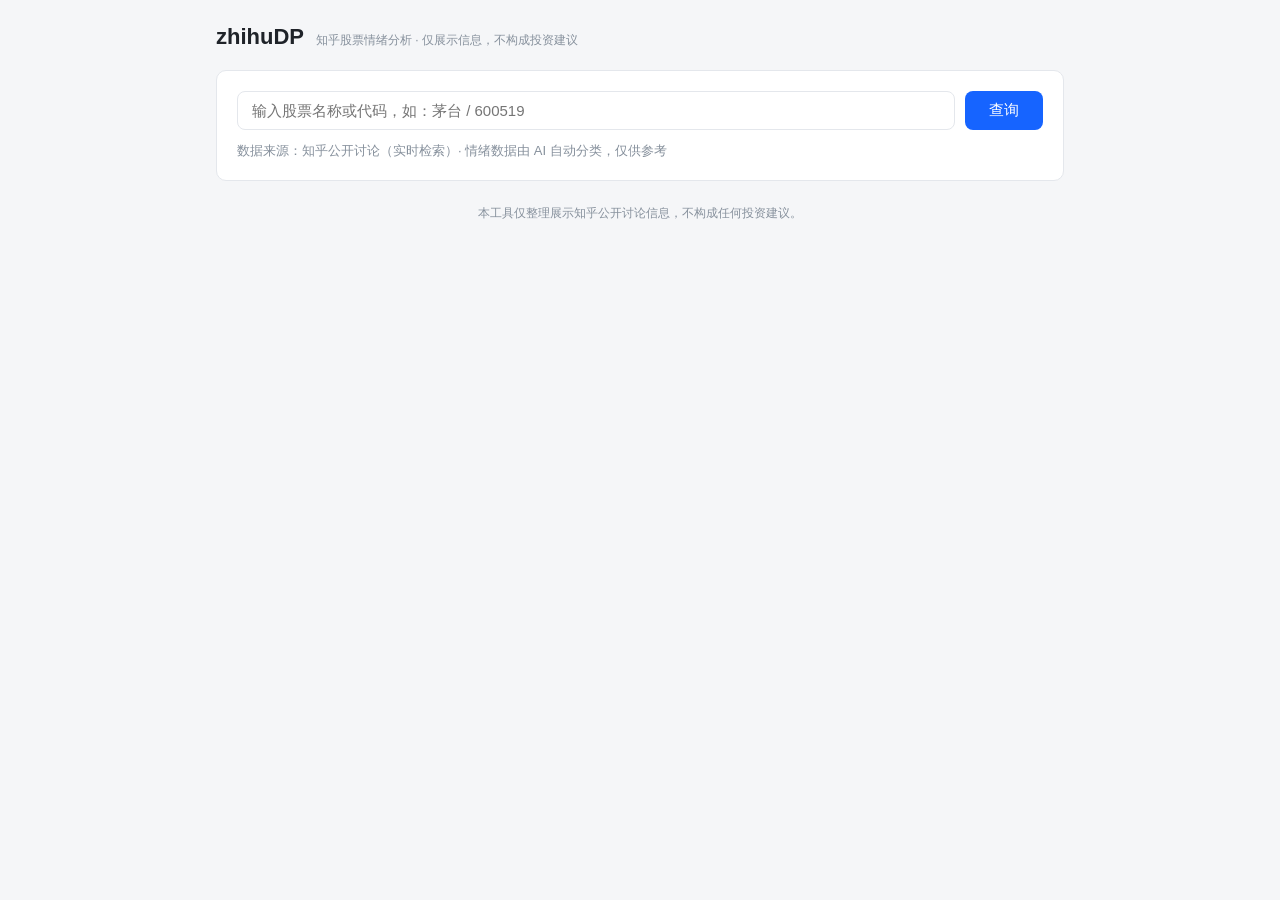
==== internal/web/index.html @ f17d3922 "refactor: 项目结构升级为标准 cmd/internal 布局（v0.3.0） - cmd/server/main.go: 入口 + buildDeps 依赖注入 + CLI 模式 - int" ====
<!DOCTYPE html>
<html lang="zh-CN">
<head>
<meta charset="UTF-8">
<meta name="viewport" content="width=device-width, initial-scale=1.0">
<title>zhihuDP — 知乎股票情绪分析</title>
<style>
  :root { --bg:#f5f6f8; --card:#fff; --border:#e4e7ec; --text:#1f2329; --sub:#86909c; --bull:#f5222d; --bear:#389e0d; --neutral:#86909c; --accent:#1664ff; }
  * { box-sizing:border-box; margin:0; padding:0; }
  body { font-family:-apple-system,"PingFang SC","Microsoft YaHei",sans-serif; background:var(--bg); color:var(--text); }
  .wrap { max-width:880px; margin:0 auto; padding:24px 16px 80px; }
  header { display:flex; align-items:baseline; gap:12px; margin-bottom:20px; }
  header h1 { font-size:22px; }
  header .tag { font-size:12px; color:var(--sub); }
  .card { background:var(--card); border:1px solid var(--border); border-radius:10px; padding:20px; margin-bottom:16px; }
  .search { display:flex; gap:10px; }
  .search input { flex:1; padding:10px 14px; font-size:15px; border:1px solid var(--border); border-radius:8px; outline:none; }
  .search input:focus { border-color:var(--accent); }
  .search button { padding:10px 24px; font-size:15px; background:var(--accent); color:#fff; border:none; border-radius:8px; cursor:pointer; }
  .search button:disabled { opacity:.5; cursor:not-allowed; }
  .hint { margin-top:12px; font-size:13px; color:var(--sub); }
  .stock-head { display:flex; align-items:baseline; gap:10px; }
  .stock-head .name { font-size:20px; font-weight:600; }
  .stock-head .code { color:var(--sub); font-size:14px; }
  .stock-head .market { font-size:12px; background:#f0f2f5; padding:2px 8px; border-radius:4px; color:var(--sub); }
  .section-title { font-size:15px; font-weight:600; margin-bottom:14px; }
  .heat { display:flex; align-items:baseline; gap:8px; margin-bottom:16px; }
  .heat .num { font-size:28px; font-weight:700; }
  .heat .label { color:var(--sub); font-size:13px; }
  .ratio-row { display:flex; align-items:center; gap:10px; margin-bottom:8px; }
  .ratio-row .rlabel { width:56px; font-size:13px; }
  .bar { flex:1; height:10px; background:#f0f2f5; border-radius:5px; overflow:hidden; }
  .bar > div { height:100%; border-radius:5px; }
  .ratio-row .rpct { width:48px; text-align:right; font-size:13px; color:var(--sub); }
  .bull { background:var(--bull); } .bear { background:var(--bear); } .neutral { background:var(--neutral); }
  .score-box { display:flex; align-items:center; gap:14px; margin-top:14px; }
  .score-num { font-size:34px; font-weight:700; line-height:1; }
  .score-num.low { color:#8c8c8c; } .score-num.mid { color:#d4a017; } .score-num.high { color:#d4380d; }
  .score-note { font-size:12px; color:var(--sub); max-width:420px; }
  .items { margin-top:16px; }
  .item { padding:12px 0; border-top:1px solid var(--border); }
  .item a { font-size:14px; color:var(--accent); text-decoration:none; font-weight:500; }
  .item a:hover { text-decoration:underline; }
  .item .meta { margin-top:6px; font-size:12px; color:var(--sub); display:flex; gap:12px; }
  .tag-sentiment { font-size:11px; padding:1px 8px; border-radius:10px; }
  .tag-sentiment.bull { color:var(--bull); background:#fff1f0; }
  .tag-sentiment.bear { color:var(--bear); background:#f6ffed; }
  .tag-sentiment.neutral { color:var(--neutral); background:#f0f2f5; }
  .degraded { background:#fffbe6; border:1px solid #ffe58f; color:#874d00; padding:12px 16px; border-radius:8px; font-size:13px; margin-top:12px; }
  #analysis { white-space:pre-wrap; line-height:1.8; font-size:14px; min-height:40px; }
  .blink { display:inline-block; width:8px; height:16px; background:var(--accent); animation:blink 1s infinite; vertical-align:middle; }
  @keyframes blink { 50% { opacity:0; } }
  .err { background:#fff1f0; border:1px solid #ffa39e; color:#cf1322; padding:12px 16px; border-radius:8px; font-size:13px; }
  footer { margin-top:24px; text-align:center; font-size:12px; color:var(--sub); }
  .hidden { display:none; }
  .back { display:inline-block; margin-bottom:12px; font-size:13px; color:var(--accent); cursor:pointer; text-decoration:none; }
</style>
</head>
<body>
<div class="wrap">
  <header>
    <h1>zhihuDP</h1>
    <span class="tag">知乎股票情绪分析 · 仅展示信息，不构成投资建议</span>
  </header>

  <!-- 搜索视图 -->
  <div id="view-search">
    <div class="card">
      <div class="search">
        <input id="stock-input" placeholder="输入股票名称或代码，如：茅台 / 600519" onkeydown="if(event.key==='Enter')doSearch()">
        <button id="search-btn" onclick="doSearch()">查询</button>
      </div>
      <div class="hint">数据来源：知乎公开讨论（实时检索）· 情绪数据由 AI 自动分类，仅供参考</div>
    </div>
  </div>

  <!-- 详情视图 -->
  <div id="view-detail" class="hidden">
    <a class="back" href="#/" onclick="showSearch();return false;">← 返回查询</a>

    <div class="card">
      <div class="stock-head" id="stock-head"></div>
    </div>

    <div class="card">
      <div class="section-title">情绪面板</div>
      <div id="sentiment-body"><span style="color:var(--sub)">正在分析…</span></div>
    </div>

    <div class="card">
      <div class="section-title">AI 分析</div>
      <div id="analysis"></div><span id="cursor" class="blink hidden"></span>
    </div>

    <div class="card hidden" id="error-box"></div>

    <footer>
      本工具仅整理展示知乎公开讨论信息，不构成任何投资建议。据此操作，风险自担。<br>
      参考强度反映讨论情绪与数据的充分程度，不代表涨跌预测。
    </footer>
  </div>

  <!-- 搜索视图也有免责声明 -->
  <div id="view-search-footer" style="margin-top:24px;text-align:center;font-size:12px;color:var(--sub);">
    本工具仅整理展示知乎公开讨论信息，不构成任何投资建议。
  </div>
</div>

<script>
const $ = id => document.getElementById(id);

function showDetail() {
  $('view-search').classList.add('hidden');
  $('view-search-footer').classList.add('hidden');
  $('view-detail').classList.remove('hidden');
}
function showSearch() {
  $('view-detail').classList.add('hidden');
  $('view-search').classList.remove('hidden');
  $('view-search-footer').classList.remove('hidden');
}

// 情绪标签中文
const sentiLabel = { bull:'看多', bear:'看空', neutral:'中性' };
const scoreClass = n => n<=3?'low':(n<=7?'mid':'high');

async function doSearch() {
  const stock = $('stock-input').value.trim();
  if (!stock) return;
  const btn = $('search-btn');
  btn.disabled = true;

  // 重置详情区
  $('stock-head').innerHTML = '';
  $('sentiment-body').innerHTML = '<span style="color:var(--sub)">正在分析…</span>';
  $('analysis').textContent = '';
  $('error-box').classList.add('hidden');
  $('cursor').classList.remove('hidden');
  showDetail();

  try {
    const resp = await fetch('/api/ask', {
      method:'POST',
      headers:{'Content-Type':'application/json'},
      body: JSON.stringify({stock})
    });
    if (!resp.ok) {
      const j = await resp.json().catch(()=>({}));
      showError(j.error || ('HTTP ' + resp.status));
      return;
    }
    await readSSE(resp, handleEvent);
  } catch (e) {
    showError('请求失败：' + e.message);
  } finally {
    btn.disabled = false;
    $('cursor').classList.add('hidden');
  }
}

// 手写 SSE 解析：fetch + ReadableStream
async function readSSE(resp, handler) {
  const reader = resp.body.getReader();
  const decoder = new TextDecoder();
  let buffer = '';
  while (true) {
    const {done, value} = await reader.read();
    if (done) break;
    buffer += decoder.decode(value, {stream:true});
    let idx;
    while ((idx = buffer.indexOf('\n\n')) >= 0) {
      const block = buffer.slice(0, idx);
      buffer = buffer.slice(idx + 2);
      let event = null, data = '';
      for (const line of block.split('\n')) {
        if (line.startsWith('event:')) event = line.slice(6).trim();
        else if (line.startsWith('data:')) data += line.slice(5).trim();
      }
      if (event) handler(event, data);
    }
  }
}

function handleEvent(event, data) {
  let d = {};
  try { d = data ? JSON.parse(data) : {}; } catch (e) {}
  switch (event) {
    case 'stock':
      $('stock-head').innerHTML =
        '<span class="name">' + esc(d.name||'') + '</span>' +
        '<span class="code">' + esc(d.code||'') + '</span>' +
        '<span class="market">' + esc(d.market||'') + '</span>' +
        '<span style="margin-left:auto;font-size:12px;color:var(--sub)">实时检索</span>';
      break;
    case 'sentiment':
      renderSentiment(d);
      break;
    case 'delta':
      $('analysis').textContent += d.text || '';
      break;
    case 'error':
      showError(d.message || '发生错误');
      break;
    case 'done':
      break;
  }
}

function renderSentiment(s) {
  if (!s) return;
  let html = '';

  // 降级
  if (s.degraded) {
    html += '<div class="degraded">' + esc(s.err_msg || '数据不足，已降级展示') + '</div>';
  }

  // 热度
  html += '<div class="heat"><span class="num">' + (s.heat||0) + '</span><span class="label">条近期讨论</span>' +
          '<span style="margin-left:auto;font-size:12px;color:var(--sub)">样本 ' + (s.sample||0) + ' 条</span></div>';

  // 多空占比
  const r = s.ratio || {};
  const pct = x => Math.round((x||0)*100) + '%';
  html += ratioRow('看多', 'bull', r.bull) + ratioRow('看空', 'bear', r.bear) + ratioRow('中性', 'neutral', r.neutral);

  // 参考强度分
  if (s.score != null) {
    html += '<div class="score-box">' +
      '<span class="score-num ' + scoreClass(s.score) + '">' + s.score + '<small style="font-size:14px;color:var(--sub)">/10</small></span>' +
      '<span class="score-note">参考强度：反映当前讨论情绪与数据的充分程度，不代表涨跌预测。</span></div>';
  }

  // 代表观点
  const items = s.items || [];
  if (items.length) {
    html += '<div class="section-title" style="margin-top:16px">代表观点</div><div class="items">';
    for (const it of items) {
      html += '<div class="item">' +
        '<a href="' + esc(it.url||'#') + '" target="_blank" rel="noopener">' + esc(it.title||'(无标题)') + '</a>' +
        '<span class="tag-sentiment ' + esc(it.sentiment||'neutral') + '">' + esc(sentiLabel[it.sentiment]||'中性') + '</span>' +
        '<div class="meta"><span>' + esc(it.author||'匿名') + '</span><span>赞同 ' + (it.vote_up||0) + '</span></div>' +
        '<div style="font-size:12px;color:var(--sub);margin-top:4px">' + esc((it.excerpt||'').slice(0,80)) + '</div>' +
        '</div>';
    }
    html += '</div>';
  }

  $('sentiment-body').innerHTML = html;
}

function ratioRow(label, cls, val) {
  const p = Math.round((val||0)*100);
  return '<div class="ratio-row"><span class="rlabel">' + label + '</span>' +
    '<div class="bar"><div class="' + cls + '" style="width:' + p + '%"></div></div>' +
    '<span class="rpct">' + p + '%</span></div>';
}

function showError(msg) {
  const box = $('error-box');
  box.classList.remove('hidden');
  box.innerHTML = '<strong>出错了：</strong>' + esc(msg);
}

function esc(s) {
  return String(s == null ? '' : s).replace(/[&<>"']/g, c => ({'&':'&amp;','<':'&lt;','>':'&gt;','"':'&quot;',"'":'&#39;'}[c]));
}
</script>
</body>
</html>
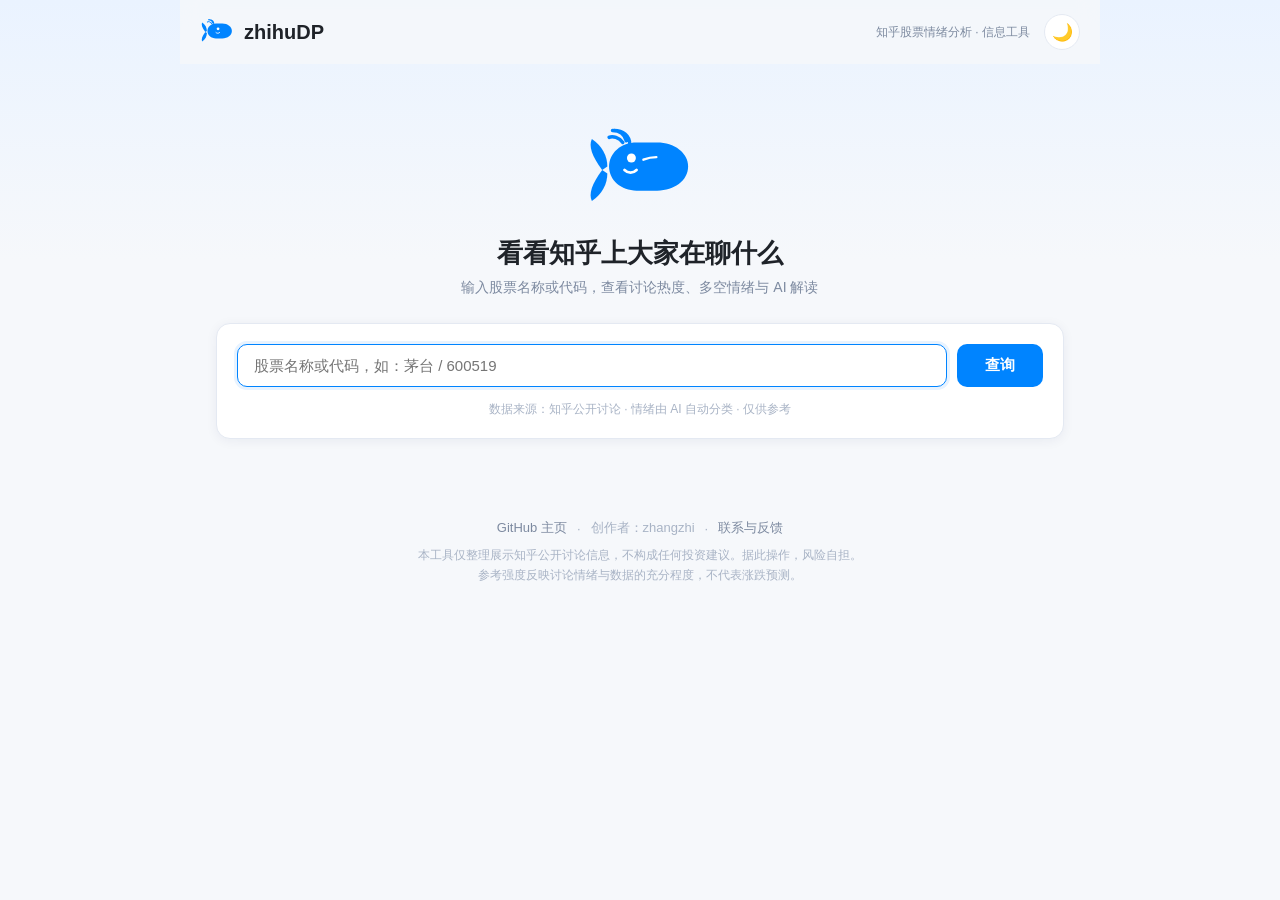
==== commit 29a74498: "feat: 前端升级——知乎看山风格 + 明暗主题 + 交互优化 - 知乎蓝(#0084FF)设计系统 + 看山鲸鱼 SVG（顶栏/首页浮动动画） - 明暗主题切换（localStorage 记忆 +" ====
--- a/internal/web/index.html
+++ b/internal/web/index.html
@@ -1,82 +1,230 @@
 <!DOCTYPE html>
-<html lang="zh-CN">
+<html lang="zh-CN" data-theme="light">
 <head>
 <meta charset="UTF-8">
 <meta name="viewport" content="width=device-width, initial-scale=1.0">
-<title>zhihuDP — 知乎股票情绪分析</title>
+<title>zhihuDP · 知乎股票情绪分析</title>
 <style>
-  :root { --bg:#f5f6f8; --card:#fff; --border:#e4e7ec; --text:#1f2329; --sub:#86909c; --bull:#f5222d; --bear:#389e0d; --neutral:#86909c; --accent:#1664ff; }
-  * { box-sizing:border-box; margin:0; padding:0; }
-  body { font-family:-apple-system,"PingFang SC","Microsoft YaHei",sans-serif; background:var(--bg); color:var(--text); }
-  .wrap { max-width:880px; margin:0 auto; padding:24px 16px 80px; }
-  header { display:flex; align-items:baseline; gap:12px; margin-bottom:20px; }
-  header h1 { font-size:22px; }
-  header .tag { font-size:12px; color:var(--sub); }
-  .card { background:var(--card); border:1px solid var(--border); border-radius:10px; padding:20px; margin-bottom:16px; }
-  .search { display:flex; gap:10px; }
-  .search input { flex:1; padding:10px 14px; font-size:15px; border:1px solid var(--border); border-radius:8px; outline:none; }
-  .search input:focus { border-color:var(--accent); }
-  .search button { padding:10px 24px; font-size:15px; background:var(--accent); color:#fff; border:none; border-radius:8px; cursor:pointer; }
-  .search button:disabled { opacity:.5; cursor:not-allowed; }
-  .hint { margin-top:12px; font-size:13px; color:var(--sub); }
-  .stock-head { display:flex; align-items:baseline; gap:10px; }
-  .stock-head .name { font-size:20px; font-weight:600; }
-  .stock-head .code { color:var(--sub); font-size:14px; }
-  .stock-head .market { font-size:12px; background:#f0f2f5; padding:2px 8px; border-radius:4px; color:var(--sub); }
-  .section-title { font-size:15px; font-weight:600; margin-bottom:14px; }
-  .heat { display:flex; align-items:baseline; gap:8px; margin-bottom:16px; }
-  .heat .num { font-size:28px; font-weight:700; }
-  .heat .label { color:var(--sub); font-size:13px; }
-  .ratio-row { display:flex; align-items:center; gap:10px; margin-bottom:8px; }
-  .ratio-row .rlabel { width:56px; font-size:13px; }
-  .bar { flex:1; height:10px; background:#f0f2f5; border-radius:5px; overflow:hidden; }
-  .bar > div { height:100%; border-radius:5px; }
-  .ratio-row .rpct { width:48px; text-align:right; font-size:13px; color:var(--sub); }
-  .bull { background:var(--bull); } .bear { background:var(--bear); } .neutral { background:var(--neutral); }
-  .score-box { display:flex; align-items:center; gap:14px; margin-top:14px; }
-  .score-num { font-size:34px; font-weight:700; line-height:1; }
-  .score-num.low { color:#8c8c8c; } .score-num.mid { color:#d4a017; } .score-num.high { color:#d4380d; }
-  .score-note { font-size:12px; color:var(--sub); max-width:420px; }
-  .items { margin-top:16px; }
-  .item { padding:12px 0; border-top:1px solid var(--border); }
-  .item a { font-size:14px; color:var(--accent); text-decoration:none; font-weight:500; }
-  .item a:hover { text-decoration:underline; }
-  .item .meta { margin-top:6px; font-size:12px; color:var(--sub); display:flex; gap:12px; }
-  .tag-sentiment { font-size:11px; padding:1px 8px; border-radius:10px; }
-  .tag-sentiment.bull { color:var(--bull); background:#fff1f0; }
-  .tag-sentiment.bear { color:var(--bear); background:#f6ffed; }
-  .tag-sentiment.neutral { color:var(--neutral); background:#f0f2f5; }
-  .degraded { background:#fffbe6; border:1px solid #ffe58f; color:#874d00; padding:12px 16px; border-radius:8px; font-size:13px; margin-top:12px; }
-  #analysis { white-space:pre-wrap; line-height:1.8; font-size:14px; min-height:40px; }
-  .blink { display:inline-block; width:8px; height:16px; background:var(--accent); animation:blink 1s infinite; vertical-align:middle; }
-  @keyframes blink { 50% { opacity:0; } }
-  .err { background:#fff1f0; border:1px solid #ffa39e; color:#cf1322; padding:12px 16px; border-radius:8px; font-size:13px; }
-  footer { margin-top:24px; text-align:center; font-size:12px; color:var(--sub); }
-  .hidden { display:none; }
-  .back { display:inline-block; margin-bottom:12px; font-size:13px; color:var(--accent); cursor:pointer; text-decoration:none; }
+  /* ===== 知乎看山风格设计系统（明暗双主题） ===== */
+  :root {
+    --bg: #f6f8fb; --bg-grad-a: #eaf3ff; --bg-grad-b: #f6f8fb;
+    --card: #ffffff; --card-soft: #f2f6fc;
+    --border: #e4e9f2; --shadow: 0 2px 12px rgba(0,30,80,.06);
+    --text: #1f2329; --sub: #7d8aa0; --faint: #a8b3c5;
+    --accent: #0084FF; --accent-weak: #e8f3ff; --accent-deep: #0066cc;
+    --bull: #f5222d; --bull-bg: #fff1f0;
+    --bear: #389e0d; --bear-bg: #f6ffed;
+    --neutral: #86909c; --neutral-bg: #f0f2f5;
+    --warn-bg: #fffbe6; --warn-border: #ffe58f; --warn-text: #874d00;
+    --err-bg: #fff1f0; --err-border: #ffa39e; --err-text: #cf1322;
+  }
+  [data-theme="dark"] {
+    --bg: #101418; --bg-grad-a: #131c28; --bg-grad-b: #101418;
+    --card: #1b2129; --card-soft: #202934;
+    --border: #2d3742; --shadow: 0 2px 14px rgba(0,0,0,.4);
+    --text: #e8edf3; --sub: #8b99a8; --faint: #5c6b7a;
+    --accent: #4d9fff; --accent-weak: #1c2f45; --accent-deep: #6db1ff;
+    --bull: #ff6b75; --bull-bg: #3a2226;
+    --bear: #5fca3c; --bear-bg: #1d2e1a;
+    --neutral: #8b99a8; --neutral-bg: #262e38;
+    --warn-bg: #332c14; --warn-border: #6b5b1e; --warn-text: #e8c468;
+    --err-bg: #3a2020; --err-border: #6b2c2c; --err-text: #ff8f85;
+  }
+  * { box-sizing: border-box; margin: 0; padding: 0; }
+  html { scroll-behavior: smooth; }
+  body {
+    font-family: -apple-system, BlinkMacSystemFont, "PingFang SC", "Microsoft YaHei", "Helvetica Neue", sans-serif;
+    background: linear-gradient(180deg, var(--bg-grad-a) 0, var(--bg-grad-b) 260px);
+    background-color: var(--bg); color: var(--text);
+    min-height: 100vh; transition: background .3s, color .3s;
+  }
+  a { color: var(--accent); text-decoration: none; }
+  a:hover { text-decoration: underline; }
+
+  /* ===== 顶栏 ===== */
+  header {
+    position: sticky; top: 0; z-index: 50;
+    display: flex; align-items: center; justify-content: space-between;
+    max-width: 920px; margin: 0 auto; padding: 14px 20px;
+    background: color-mix(in srgb, var(--bg) 82%, transparent);
+    backdrop-filter: blur(10px);
+  }
+  .logo { display: flex; align-items: center; gap: 10px; font-size: 20px; font-weight: 700; }
+  .logo .whale { width: 34px; height: 30px; }
+  .header-right { display: flex; align-items: center; gap: 14px; }
+  .tag { font-size: 12px; color: var(--sub); }
+  #theme-btn {
+    width: 36px; height: 36px; border-radius: 50%; border: 1px solid var(--border);
+    background: var(--card); color: var(--text); font-size: 17px; cursor: pointer;
+    display: flex; align-items: center; justify-content: center; transition: transform .2s;
+  }
+  #theme-btn:hover { transform: scale(1.08); }
+
+  /* ===== 布局 ===== */
+  .wrap { max-width: 880px; margin: 0 auto; padding: 12px 16px 40px; }
+
+  /* ===== 搜索视图 ===== */
+  .hero { text-align: center; padding: 46px 0 26px; }
+  .hero .big-whale { width: 110px; height: 96px; margin: 0 auto 14px; animation: float 4s ease-in-out infinite; }
+  @keyframes float { 0%,100% { transform: translateY(0); } 50% { transform: translateY(-8px); } }
+  .hero h2 { font-size: 26px; margin-bottom: 8px; }
+  .hero p { color: var(--sub); font-size: 14px; }
+
+  .search-card { padding: 24px; }
+  .search { display: flex; gap: 10px; position: relative; }
+  .search input {
+    flex: 1; padding: 12px 16px; font-size: 15px; border: 1.5px solid var(--border);
+    border-radius: 10px; outline: none; background: var(--card); color: var(--text); transition: border-color .2s, box-shadow .2s;
+  }
+  .search input:focus { border-color: var(--accent); box-shadow: 0 0 0 3px var(--accent-weak); }
+  .search button {
+    padding: 0 28px; font-size: 15px; font-weight: 600; background: var(--accent); color: #fff;
+    border: none; border-radius: 10px; cursor: pointer; transition: background .2s, transform .1s;
+  }
+  .search button:hover { background: var(--accent-deep); }
+  .search button:active { transform: scale(.97); }
+  .search button:disabled { opacity: .55; cursor: not-allowed; }
+
+  .suggest { margin-top: 10px; border: 1px solid var(--border); border-radius: 10px; background: var(--card); overflow: hidden; }
+  .suggest-item { padding: 10px 16px; display: flex; align-items: center; gap: 10px; cursor: pointer; font-size: 14px; }
+  .suggest-item:hover { background: var(--card-soft); }
+  .suggest-item .code { color: var(--sub); font-size: 12px; }
+  .suggest-item .market { font-size: 11px; background: var(--accent-weak); color: var(--accent); padding: 1px 8px; border-radius: 10px; margin-left: auto; }
+
+  .hint { margin-top: 14px; font-size: 12px; color: var(--faint); text-align: center; }
+
+  /* ===== 卡片 ===== */
+  .card { background: var(--card); border: 1px solid var(--border); border-radius: 14px; padding: 20px; margin-bottom: 14px; box-shadow: var(--shadow); }
+  .view { animation: fadeUp .35s ease; }
+  @keyframes fadeUp { from { opacity: 0; transform: translateY(10px); } to { opacity: 1; transform: none; } }
+
+  .back { display: inline-block; margin: 6px 0 14px; font-size: 13px; color: var(--sub); cursor: pointer; }
+  .back:hover { color: var(--accent); }
+
+  .stock-head { display: flex; align-items: baseline; gap: 12px; flex-wrap: wrap; }
+  .stock-head .name { font-size: 22px; font-weight: 700; }
+  .stock-head .code { color: var(--sub); font-size: 14px; font-family: ui-monospace, Menlo, monospace; }
+  .stock-head .market { font-size: 12px; background: var(--accent-weak); color: var(--accent); padding: 2px 10px; border-radius: 12px; }
+  .stock-head .fresh { margin-left: auto; font-size: 12px; color: var(--faint); }
+
+  .section-title { font-size: 15px; font-weight: 700; margin-bottom: 14px; display: flex; align-items: center; gap: 8px; }
+  .section-title::before { content: ""; width: 4px; height: 15px; border-radius: 2px; background: var(--accent); }
+
+  /* 情绪面板 */
+  .degraded { background: var(--warn-bg); border: 1px solid var(--warn-border); color: var(--warn-text); padding: 12px 16px; border-radius: 10px; font-size: 13px; margin-bottom: 14px; }
+  .heat { display: flex; align-items: baseline; gap: 8px; margin-bottom: 16px; }
+  .heat .num { font-size: 30px; font-weight: 800; color: var(--accent); }
+  .heat .label { color: var(--sub); font-size: 13px; }
+  .heat .sample { margin-left: auto; font-size: 12px; color: var(--faint); }
+  .ratio-row { display: flex; align-items: center; gap: 10px; margin-bottom: 9px; }
+  .ratio-row .rlabel { width: 60px; font-size: 13px; color: var(--sub); }
+  .bar { flex: 1; height: 12px; background: var(--card-soft); border-radius: 6px; overflow: hidden; }
+  .bar > div { height: 100%; border-radius: 6px; transition: width .6s ease; }
+  .bull { background: var(--bull); } .bear { background: var(--bear); } .neutral { background: var(--neutral); }
+  .ratio-row .rpct { width: 50px; text-align: right; font-size: 13px; font-weight: 600; }
+
+  .score-box { display: flex; align-items: center; gap: 16px; margin-top: 16px; padding-top: 14px; border-top: 1px dashed var(--border); }
+  .score-num { font-size: 38px; font-weight: 800; line-height: 1; }
+  .score-num.low { color: var(--neutral); } .score-num.mid { color: #d4a017; } .score-num.high { color: var(--bull); }
+  [data-theme="dark"] .score-num.mid { color: #e8c468; }
+  .score-note { font-size: 12px; color: var(--faint); line-height: 1.6; }
+
+  .items { margin-top: 16px; }
+  .item { padding: 13px 2px; border-top: 1px solid var(--border); }
+  .item:first-child { border-top: none; }
+  .item .title-line { display: flex; align-items: center; gap: 8px; }
+  .item a { font-size: 14px; font-weight: 600; color: var(--text); }
+  .item a:hover { color: var(--accent); text-decoration: none; }
+  .tag-sentiment { font-size: 11px; padding: 1px 9px; border-radius: 10px; white-space: nowrap; }
+  .tag-sentiment.bull { color: var(--bull); background: var(--bull-bg); }
+  .tag-sentiment.bear { color: var(--bear); background: var(--bear-bg); }
+  .tag-sentiment.neutral { color: var(--neutral); background: var(--neutral-bg); }
+  .item .meta { margin-top: 5px; font-size: 12px; color: var(--faint); display: flex; gap: 14px; }
+  .item .excerpt { margin-top: 5px; font-size: 12px; color: var(--sub); line-height: 1.6; display: -webkit-box; -webkit-line-clamp: 2; -webkit-box-orient: vertical; overflow: hidden; }
+
+  /* AI 分析（markdown 渲染） */
+  #analysis { font-size: 14px; line-height: 1.85; min-height: 40px; }
+  #analysis h1, #analysis h2, #analysis h3 { margin: 14px 0 6px; line-height: 1.4; }
+  #analysis h1 { font-size: 17px; } #analysis h2 { font-size: 16px; } #analysis h3 { font-size: 15px; }
+  #analysis p { margin: 6px 0; }
+  #analysis ul { margin: 6px 0 6px 20px; }
+  #analysis li { margin: 4px 0; }
+  #analysis hr { border: none; border-top: 1px dashed var(--border); margin: 12px 0; }
+  #analysis strong { color: var(--accent-deep); }
+  #analysis a { word-break: break-all; }
+  #analysis code { background: var(--card-soft); padding: 1px 6px; border-radius: 4px; font-size: 12px; }
+  .blink { display: inline-block; width: 8px; height: 16px; background: var(--accent); animation: blink 1s infinite; vertical-align: -2px; margin-left: 2px; }
+  @keyframes blink { 50% { opacity: 0; } }
+
+  .err-box { background: var(--err-bg); border: 1px solid var(--err-border); color: var(--err-text); padding: 14px 18px; border-radius: 12px; font-size: 13px; }
+  .err-box .detail { margin-top: 6px; font-size: 12px; color: var(--sub); word-break: break-all; }
+
+  /* ===== 页脚 ===== */
+  footer { max-width: 880px; margin: 26px auto 40px; padding: 0 16px; text-align: center; font-size: 12px; color: var(--faint); }
+  .foot-links { display: flex; justify-content: center; align-items: center; gap: 10px; flex-wrap: wrap; margin-bottom: 10px; font-size: 13px; }
+  .foot-links a { color: var(--sub); }
+  .foot-links a:hover { color: var(--accent); text-decoration: none; }
+  .foot-links .dot { color: var(--faint); }
+  footer p { margin: 3px 0; }
+
+  .hidden { display: none !important; }
+
+  @media (max-width: 560px) {
+    .hero { padding-top: 26px; } .hero h2 { font-size: 21px; }
+    .tag { display: none; }
+  }
 </style>
 </head>
 <body>
-<div class="wrap">
-  <header>
-    <h1>zhihuDP</h1>
-    <span class="tag">知乎股票情绪分析 · 仅展示信息，不构成投资建议</span>
-  </header>
+
+<header>
+  <div class="logo">
+    <svg class="whale" viewBox="0 0 64 48" aria-hidden="true">
+      <path d="M10 24 C4 16 2 10 4 6 c6 4 9 10 9 16z" fill="var(--accent)"/>
+      <path d="M10 24 C4 32 2 38 4 42 c6-4 9-10 9-16z" fill="var(--accent)"/>
+      <path d="M14 22 c0-8 7-14 16-14 h12 c10 0 18 6 18 14 c0 8-8 14-18 14 h-12 c-9 0-16-6-16-14z" fill="var(--accent)"/>
+      <circle cx="34" cy="18" r="2.6" fill="#fff"/>
+      <path d="M30 25 c2 2 5 2 7 0" stroke="#fff" stroke-width="1.6" fill="none" stroke-linecap="round"/>
+      <path d="M22 8 c-2-3-6-4-8-3 M24 7 c-1-4-4-6-8-6 M26 9 c0-5-4-8-9-8" stroke="var(--accent)" stroke-width="2" fill="none" stroke-linecap="round"/>
+    </svg>
+    <span>zhihuDP</span>
+  </div>
+  <div class="header-right">
+    <span class="tag">知乎股票情绪分析 · 信息工具</span>
+    <button id="theme-btn" title="切换明暗主题" onclick="toggleTheme()">🌙</button>
+  </div>
+</header>
+
+<main class="wrap">
 
   <!-- 搜索视图 -->
-  <div id="view-search">
-    <div class="card">
+  <section id="view-search" class="view">
+    <div class="hero">
+      <svg class="big-whale" viewBox="0 0 64 48" aria-hidden="true">
+        <path d="M10 24 C4 16 2 10 4 6 c6 4 9 10 9 16z" fill="var(--accent)"/>
+        <path d="M10 24 C4 32 2 38 4 42 c6-4 9-10 9-16z" fill="var(--accent)"/>
+        <path d="M14 22 c0-8 7-14 16-14 h12 c10 0 18 6 18 14 c0 8-8 14-18 14 h-12 c-9 0-16-6-16-14z" fill="var(--accent)"/>
+        <path d="M34 18 c2.5-1 5-1.5 7.5-1.5" stroke="#fff" stroke-width="1.4" fill="none" stroke-linecap="round"/>
+        <circle cx="27" cy="17" r="2.6" fill="#fff"/>
+        <path d="M23 24 c2 2 5 2 7 0" stroke="#fff" stroke-width="1.6" fill="none" stroke-linecap="round"/>
+        <path d="M22 8 c-2-3-6-4-8-3 M24 7 c-1-4-4-6-8-6 M26 9 c0-5-4-8-9-8" stroke="var(--accent)" stroke-width="2" fill="none" stroke-linecap="round"/>
+      </svg>
+      <h2>看看知乎上大家在聊什么</h2>
+      <p>输入股票名称或代码，查看讨论热度、多空情绪与 AI 解读</p>
+    </div>
+    <div class="card search-card">
       <div class="search">
-        <input id="stock-input" placeholder="输入股票名称或代码，如：茅台 / 600519" onkeydown="if(event.key==='Enter')doSearch()">
+        <input id="stock-input" placeholder="股票名称或代码，如：茅台 / 600519" autocomplete="off" spellcheck="false">
         <button id="search-btn" onclick="doSearch()">查询</button>
       </div>
-      <div class="hint">数据来源：知乎公开讨论（实时检索）· 情绪数据由 AI 自动分类，仅供参考</div>
+      <div id="suggest" class="suggest hidden"></div>
+      <div class="hint">数据来源：知乎公开讨论 · 情绪由 AI 自动分类 · 仅供参考</div>
     </div>
-  </div>
+  </section>
 
   <!-- 详情视图 -->
-  <div id="view-detail" class="hidden">
-    <a class="back" href="#/" onclick="showSearch();return false;">← 返回查询</a>
+  <section id="view-detail" class="view hidden">
+    <a class="back" onclick="showSearch()">← 返回查询</a>
 
     <div class="card">
       <div class="stock-head" id="stock-head"></div>
@@ -84,89 +232,138 @@
 
     <div class="card">
       <div class="section-title">情绪面板</div>
-      <div id="sentiment-body"><span style="color:var(--sub)">正在分析…</span></div>
+      <div id="sentiment-body"><span style="color:var(--faint)">正在分析…</span></div>
     </div>
 
     <div class="card">
       <div class="section-title">AI 分析</div>
-      <div id="analysis"></div><span id="cursor" class="blink hidden"></span>
+      <div id="analysis"></div><span id="cursor" class="blink"></span>
     </div>
 
-    <div class="card hidden" id="error-box"></div>
-
-    <footer>
-      本工具仅整理展示知乎公开讨论信息，不构成任何投资建议。据此操作，风险自担。<br>
-      参考强度反映讨论情绪与数据的充分程度，不代表涨跌预测。
-    </footer>
+    <div id="error-box" class="card hidden"><div class="err-box"></div></div>
+  </section>
+
+</main>
+
+<footer>
+  <div class="foot-links">
+    <a href="https://github.com/ZZ2416" target="_blank" rel="noopener">GitHub 主页</a>
+    <span class="dot">·</span>
+    <span>创作者：zhangzhi</span>
+    <span class="dot">·</span>
+    <a href="https://github.com/ZZ2416/zhihuDP/issues" target="_blank" rel="noopener">联系与反馈</a>
   </div>
-
-  <!-- 搜索视图也有免责声明 -->
-  <div id="view-search-footer" style="margin-top:24px;text-align:center;font-size:12px;color:var(--sub);">
-    本工具仅整理展示知乎公开讨论信息，不构成任何投资建议。
-  </div>
-</div>
+  <p>本工具仅整理展示知乎公开讨论信息，不构成任何投资建议。据此操作，风险自担。</p>
+  <p>参考强度反映讨论情绪与数据的充分程度，不代表涨跌预测。</p>
+</footer>
 
 <script>
 const $ = id => document.getElementById(id);
 
+/* ===== 主题切换（localStorage + 系统偏好） ===== */
+function applyTheme(t) {
+  document.documentElement.setAttribute('data-theme', t);
+  localStorage.setItem('zhihudp-theme', t);
+  $('theme-btn').textContent = t === 'dark' ? '☀️' : '🌙';
+}
+function toggleTheme() {
+  const cur = document.documentElement.getAttribute('data-theme');
+  applyTheme(cur === 'dark' ? 'light' : 'dark');
+}
+(function initTheme() {
+  const saved = localStorage.getItem('zhihudp-theme');
+  const preferDark = window.matchMedia && window.matchMedia('(prefers-color-scheme: dark)').matches;
+  applyTheme(saved || (preferDark ? 'dark' : 'light'));
+})();
+
+/* ===== 视图切换 ===== */
 function showDetail() {
   $('view-search').classList.add('hidden');
-  $('view-search-footer').classList.add('hidden');
   $('view-detail').classList.remove('hidden');
+  window.scrollTo({ top: 0 });
 }
 function showSearch() {
   $('view-detail').classList.add('hidden');
   $('view-search').classList.remove('hidden');
-  $('view-search-footer').classList.remove('hidden');
-}
-
-// 情绪标签中文
-const sentiLabel = { bull:'看多', bear:'看空', neutral:'中性' };
-const scoreClass = n => n<=3?'low':(n<=7?'mid':'high');
-
+}
+
+/* ===== 搜索联想（防抖调用 /api/resolve） ===== */
+let suggestTimer = null;
+$('stock-input').addEventListener('input', () => {
+  const q = $('stock-input').value.trim();
+  clearTimeout(suggestTimer);
+  hideSuggest();
+  if (q.length < 1) return;
+  suggestTimer = setTimeout(async () => {
+    try {
+      const resp = await fetch('/api/resolve?q=' + encodeURIComponent(q));
+      if (!resp.ok) return;
+      const info = await resp.json();
+      if (!info || !info.code) return;
+      const box = $('suggest');
+      box.classList.remove('hidden');
+      box.innerHTML = '<div class="suggest-item" onclick="useSuggestion()">' +
+        '<span class="name">' + esc(info.name) + '</span>' +
+        '<span class="code">' + esc(info.code) + '</span>' +
+        '<span class="market">' + esc(info.market) + '</span></div>';
+      box._stock = info;
+    } catch (e) { /* 忽略联想失败 */ }
+  }, 300);
+});
+function hideSuggest() { $('suggest').classList.add('hidden'); }
+function useSuggestion() {
+  const info = $('suggest')._stock;
+  if (!info) return;
+  $('stock-input').value = info.name;
+  hideSuggest();
+  doSearch();
+}
+
+/* ===== 查询 ===== */
 async function doSearch() {
   const stock = $('stock-input').value.trim();
-  if (!stock) return;
+  if (!stock) { $('stock-input').focus(); return; }
   const btn = $('search-btn');
   btn.disabled = true;
-
-  // 重置详情区
+  hideSuggest();
+
   $('stock-head').innerHTML = '';
-  $('sentiment-body').innerHTML = '<span style="color:var(--sub)">正在分析…</span>';
-  $('analysis').textContent = '';
-  $('error-box').classList.add('hidden');
+  $('sentiment-body').innerHTML = '<span style="color:var(--faint)">正在分析…</span>';
+  $('analysis').innerHTML = '';
+  analysisText = '';
+  hideError();
   $('cursor').classList.remove('hidden');
   showDetail();
 
   try {
     const resp = await fetch('/api/ask', {
-      method:'POST',
-      headers:{'Content-Type':'application/json'},
-      body: JSON.stringify({stock})
+      method: 'POST', headers: { 'Content-Type': 'application/json' },
+      body: JSON.stringify({ stock })
     });
     if (!resp.ok) {
-      const j = await resp.json().catch(()=>({}));
+      const j = await resp.json().catch(() => ({}));
       showError(j.error || ('HTTP ' + resp.status));
       return;
     }
     await readSSE(resp, handleEvent);
+    flushAnalysis(); // 收尾渲染
   } catch (e) {
-    showError('请求失败：' + e.message);
+    showError('网络异常：' + e.message);
   } finally {
     btn.disabled = false;
     $('cursor').classList.add('hidden');
   }
 }
 
-// 手写 SSE 解析：fetch + ReadableStream
+/* ===== SSE 解析 ===== */
 async function readSSE(resp, handler) {
   const reader = resp.body.getReader();
   const decoder = new TextDecoder();
   let buffer = '';
   while (true) {
-    const {done, value} = await reader.read();
+    const { done, value } = await reader.read();
     if (done) break;
-    buffer += decoder.decode(value, {stream:true});
+    buffer += decoder.decode(value, { stream: true });
     let idx;
     while ((idx = buffer.indexOf('\n\n')) >= 0) {
       const block = buffer.slice(0, idx);
@@ -187,84 +384,124 @@
   switch (event) {
     case 'stock':
       $('stock-head').innerHTML =
-        '<span class="name">' + esc(d.name||'') + '</span>' +
-        '<span class="code">' + esc(d.code||'') + '</span>' +
-        '<span class="market">' + esc(d.market||'') + '</span>' +
-        '<span style="margin-left:auto;font-size:12px;color:var(--sub)">实时检索</span>';
+        '<span class="name">' + esc(d.name || '') + '</span>' +
+        '<span class="code">' + esc(d.code || '') + '</span>' +
+        '<span class="market">' + esc(d.market || '') + '</span>' +
+        '<span class="fresh">实时检索</span>';
       break;
-    case 'sentiment':
-      renderSentiment(d);
-      break;
-    case 'delta':
-      $('analysis').textContent += d.text || '';
-      break;
-    case 'error':
-      showError(d.message || '发生错误');
-      break;
-    case 'done':
-      break;
-  }
-}
+    case 'sentiment': renderSentiment(d); break;
+    case 'delta': appendDelta(d.text || ''); break;
+    case 'error': showError(d.message || '发生错误'); break;
+    case 'done': break;
+  }
+}
+
+/* ===== 情绪面板 ===== */
+const sentiLabel = { bull: '看多', bear: '看空', neutral: '中性' };
+const scoreClass = n => n <= 3 ? 'low' : (n <= 7 ? 'mid' : 'high');
 
 function renderSentiment(s) {
   if (!s) return;
   let html = '';
-
-  // 降级
   if (s.degraded) {
     html += '<div class="degraded">' + esc(s.err_msg || '数据不足，已降级展示') + '</div>';
   }
-
-  // 热度
-  html += '<div class="heat"><span class="num">' + (s.heat||0) + '</span><span class="label">条近期讨论</span>' +
-          '<span style="margin-left:auto;font-size:12px;color:var(--sub)">样本 ' + (s.sample||0) + ' 条</span></div>';
-
-  // 多空占比
+  html += '<div class="heat"><span class="num">' + (s.heat || 0) + '</span>' +
+    '<span class="label">条近期讨论</span>' +
+    '<span class="sample">样本 ' + (s.sample || 0) + ' 条</span></div>';
+
   const r = s.ratio || {};
-  const pct = x => Math.round((x||0)*100) + '%';
+  const pct = x => Math.round((x || 0) * 100) + '%';
   html += ratioRow('看多', 'bull', r.bull) + ratioRow('看空', 'bear', r.bear) + ratioRow('中性', 'neutral', r.neutral);
 
-  // 参考强度分
   if (s.score != null) {
     html += '<div class="score-box">' +
-      '<span class="score-num ' + scoreClass(s.score) + '">' + s.score + '<small style="font-size:14px;color:var(--sub)">/10</small></span>' +
+      '<span class="score-num ' + scoreClass(s.score) + '">' + s.score + '<small style="font-size:14px;color:var(--faint)">/10</small></span>' +
       '<span class="score-note">参考强度：反映当前讨论情绪与数据的充分程度，不代表涨跌预测。</span></div>';
   }
 
-  // 代表观点
   const items = s.items || [];
   if (items.length) {
-    html += '<div class="section-title" style="margin-top:16px">代表观点</div><div class="items">';
+    html += '<div class="section-title" style="margin-top:18px">代表观点</div><div class="items">';
     for (const it of items) {
       html += '<div class="item">' +
-        '<a href="' + esc(it.url||'#') + '" target="_blank" rel="noopener">' + esc(it.title||'(无标题)') + '</a>' +
-        '<span class="tag-sentiment ' + esc(it.sentiment||'neutral') + '">' + esc(sentiLabel[it.sentiment]||'中性') + '</span>' +
-        '<div class="meta"><span>' + esc(it.author||'匿名') + '</span><span>赞同 ' + (it.vote_up||0) + '</span></div>' +
-        '<div style="font-size:12px;color:var(--sub);margin-top:4px">' + esc((it.excerpt||'').slice(0,80)) + '</div>' +
+        '<div class="title-line">' +
+        '<a href="' + esc(it.url || '#') + '" target="_blank" rel="noopener">' + esc(it.title || '(无标题)') + '</a>' +
+        '<span class="tag-sentiment ' + esc(it.sentiment || 'neutral') + '">' + esc(sentiLabel[it.sentiment] || '中性') + '</span>' +
+        '</div>' +
+        '<div class="meta"><span>✍️ ' + esc(it.author || '匿名') + '</span><span>👍 ' + (it.vote_up || 0) + '</span></div>' +
+        '<div class="excerpt">' + esc(it.excerpt || '') + '</div>' +
         '</div>';
     }
     html += '</div>';
   }
-
   $('sentiment-body').innerHTML = html;
 }
 
 function ratioRow(label, cls, val) {
-  const p = Math.round((val||0)*100);
+  const p = Math.round((val || 0) * 100);
   return '<div class="ratio-row"><span class="rlabel">' + label + '</span>' +
     '<div class="bar"><div class="' + cls + '" style="width:' + p + '%"></div></div>' +
     '<span class="rpct">' + p + '%</span></div>';
 }
 
+/* ===== AI 分析（markdown 轻渲染 + 防抖） ===== */
+let analysisText = '';
+let renderTimer = null;
+function appendDelta(text) {
+  analysisText += text;
+  if (renderTimer) return;
+  renderTimer = setTimeout(() => { renderTimer = null; $('analysis').innerHTML = renderMarkdown(analysisText); }, 80);
+}
+function flushAnalysis() {
+  if (renderTimer) { clearTimeout(renderTimer); renderTimer = null; }
+  $('analysis').innerHTML = renderMarkdown(analysisText);
+}
+function mdInline(s) {
+  s = s.replace(/\[([^\]]+)\]\(([^)]+)\)/g, '<a href="$2" target="_blank" rel="noopener">$1</a>');
+  s = s.replace(/\*\*([^*]+)\*\*/g, '<strong>$1</strong>');
+  s = s.replace(/`([^`]+)`/g, '<code>$1</code>');
+  return s;
+}
+function renderMarkdown(text) {
+  let html = '', listOpen = false;
+  const closeList = () => { if (listOpen) { html += '</ul>'; listOpen = false; } };
+  for (const raw of text.split('\n')) {
+    const line = raw.trim();
+    if (!line) { closeList(); continue; }
+    if (/^-{3,}/.test(line)) { closeList(); html += '<hr>'; continue; }
+    let m = line.match(/^(#{1,4})\s+(.*)/);
+    if (m) { closeList(); const lvl = m[1].length; html += '<h' + lvl + '>' + mdInline(m[2]) + '</h' + lvl + '>'; continue; }
+    if (/^[-*•]\s+/.test(line)) { if (!listOpen) { html += '<ul>'; listOpen = true; } html += '<li>' + mdInline(line.replace(/^[-*•]\s+/, '')) + '</li>'; continue; }
+    m = line.match(/^\d+[.、]\s+(.*)/);
+    if (m) { if (!listOpen) { html += '<ul>'; listOpen = true; } html += '<li>' + mdInline(m[1]) + '</li>'; continue; }
+    closeList();
+    html += '<p>' + mdInline(line) + '</p>';
+  }
+  closeList();
+  return html;
+}
+
+/* ===== 错误 ===== */
 function showError(msg) {
   const box = $('error-box');
   box.classList.remove('hidden');
-  box.innerHTML = '<strong>出错了：</strong>' + esc(msg);
-}
-
+  box.querySelector('.err-box').innerHTML =
+    '<strong>😥 出错了，请稍后重试。</strong>' +
+    '<div class="detail">' + esc(msg || '未知错误') + '</div>';
+}
+function hideError() { $('error-box').classList.add('hidden'); }
+
+/* ===== 工具 ===== */
 function esc(s) {
-  return String(s == null ? '' : s).replace(/[&<>"']/g, c => ({'&':'&amp;','<':'&lt;','>':'&gt;','"':'&quot;',"'":'&#39;'}[c]));
-}
+  return String(s == null ? '' : s).replace(/[&<>"']/g, c => ({ '&': '&amp;', '<': '&lt;', '>': '&gt;', '"': '&quot;', "'": '&#39;' }[c]));
+}
+
+/* 回车查询 */
+$('stock-input').addEventListener('keydown', e => {
+  if (e.key === 'Enter') { hideSuggest(); doSearch(); }
+});
+window.addEventListener('load', () => $('stock-input').focus());
 </script>
 </body>
 </html>
